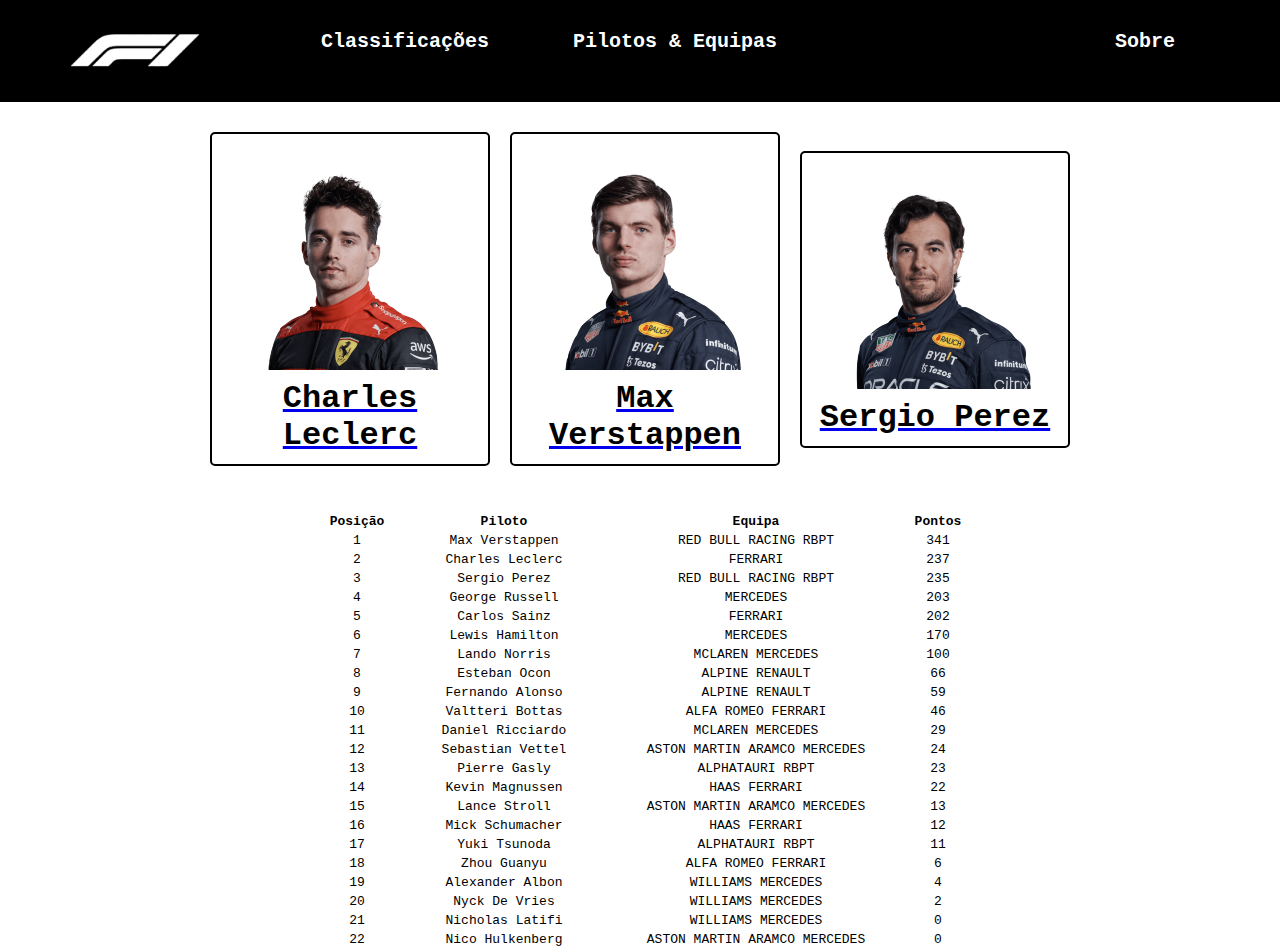
==== classification.html @ dfdadef5 "html & css first page, classification and team&drivers" ====
<html>
<head>
  <meta charset="UTF-8">
  <link rel="stylesheet" href="style.css">
  <title> Formula 1 </title>

</head>
<body>

  <div class="topnav">
    <ul>
      <li>
        <a href="index.html"> <img src="images\pag1\f1_logo.png" alt="Formula 1"> </a>
      </li>
      <li><a href="classification.html">Classificações</a></li>
      <li><a href="teams_drivers.html">Pilotos & Equipas</a></li>
      <li style="float:right"><a href="about.html">Sobre</a></li>
    </ul>
  </div>



  <div class="flex-box">
    <div class="driver-element">
      <a class="ferrari" href="index.html" >
        <img src="images\drivers\LECLERC.png" alt="Charles Leclerc">
        <h2> Charles Leclerc </h2>
      </a>
    </div>
    <div class="driver-element">
      <a class="redbull" href="index.html" >
        <img src="images\drivers\VERSTAPPEN.png" alt="Max Verstappen">
        <h2> Max Verstappen </h2>
      </a>
    </div>
    <div class="driver-element">
      <a class="redbull" href="index.html" >
        <img src="images\drivers\PEREZ.png" alt="Sergio Perez">
        <h2> Sergio Perez </h2>
      </a>
    </div>

  </div>


<table class="table" >
  <colgroup>
    <col style="width: 90px">
    <col style="width: 200px">
    <col style="width: 300px">
    <col style="width: 60px">
  </colgroup>
<thead>
  <tr>
    <th>   <br>Posição</th>
    <th>   <br>Piloto</th>
    <th>   <br>Equipa</th>
    <th>   <br>Pontos</th>
  </tr>
</thead>
<tbody>
  <tr>
    <td>1</td>
    <td>Max Verstappen</td>
    <td>RED BULL RACING RBPT</td>
    <td>341</td>
  </tr>
  <tr>
    <td>2</td>
    <td>Charles Leclerc</td>
    <td>FERRARI</td>
    <td>237</td>
  </tr>
  <tr>
    <td>3</td>
    <td>Sergio Perez</td>
    <td>RED BULL RACING RBPT</td>
    <td>235</td>
  </tr>
  <tr>
    <td>4</td>
    <td>George Russell</td>
    <td>MERCEDES</td>
    <td>203</td>
  </tr>
  <tr>
    <td>5</td>
    <td>Carlos Sainz</td>
    <td>FERRARI</td>
    <td>202</td>
  </tr>
  <tr>
    <td>6</td>
    <td>Lewis Hamilton</td>
    <td>MERCEDES</td>
    <td>170</td>
  </tr>
  <tr>
    <td>7</td>
    <td>Lando Norris</td>
    <td>MCLAREN MERCEDES</td>
    <td>100</td>
  </tr>
  <tr>
    <td>8</td>
    <td>Esteban Ocon</td>
    <td>ALPINE RENAULT</td>
    <td>66</td>
  </tr>
  <tr>
    <td>9</td>
    <td>Fernando Alonso</td>
    <td>ALPINE RENAULT</td>
    <td>59</td>
  </tr>
  <tr>
    <td>10</td>
    <td>Valtteri Bottas</td>
    <td>ALFA ROMEO FERRARI</td>
    <td>46</td>
  </tr>
  <tr>
    <td>11</td>
    <td>Daniel Ricciardo</td>
    <td>MCLAREN MERCEDES</td>
    <td>29</td>
  </tr>
  <tr>
    <td>12</td>
    <td>Sebastian Vettel</td>
    <td>ASTON MARTIN ARAMCO MERCEDES</td>
    <td>24</td>
  </tr>
  <tr>
    <td>13</td>
    <td>Pierre Gasly</td>
    <td>ALPHATAURI RBPT</td>
    <td>23</td>
  </tr>
  <tr>
    <td>14</td>
    <td>Kevin Magnussen</td>
    <td>HAAS FERRARI</td>
    <td>22</td>
  </tr>
  <tr>
    <td>15</td>
    <td>Lance Stroll</td>
    <td>ASTON MARTIN ARAMCO MERCEDES</td>
    <td>13</td>
  </tr>
  <tr>
    <td>16</td>
    <td>Mick Schumacher</td>
    <td>HAAS FERRARI</td>
    <td>12</td>
  </tr>
  <tr>
    <td>17</td>
    <td>Yuki Tsunoda</td>
    <td>ALPHATAURI RBPT</td>
    <td>11</td>
  </tr>
  <tr>
    <td>18</td>
    <td>Zhou Guanyu</td>
    <td>ALFA ROMEO FERRARI</td>
    <td>6</td>
  </tr>
  <tr>
    <td>19</td>
    <td>Alexander Albon</td>
    <td>WILLIAMS MERCEDES</td>
    <td>4</td>
  </tr>
  <tr>
    <td>20</td>
    <td>Nyck De Vries</td>
    <td>WILLIAMS MERCEDES</td>
    <td>2</td>
  </tr>
  <tr>
    <td>21</td>
    <td>Nicholas Latifi</td>
    <td>WILLIAMS MERCEDES</td>
    <td>0</td>
  </tr>
  <tr>
    <td>22</td>
    <td>Nico Hulkenberg</td>
    <td>ASTON MARTIN ARAMCO MERCEDES</td>
    <td>0</td>
  </tr>
</tbody>
</table>



</body>
</html>
---- style.css ----
/* Style commun to all code */
*{
  box-sizing: border-box;
  font-family: Monospace;
}
body{
  margin: 0;
  /*background-image: url('images/pag1/capa1.png');
  background-color: gray;*/
}
h1{
  margin-left: 250px;
  margin-right: 250px;
  font-size: 56px;
  font-weight: bold;
}
h2{
  margin-left: 250px;
  margin-right: 250px;
  font-size: 32px;
  font-weight: bold;
}
h3{
  margin-left: 250px;
  margin-right: 250px;
  font-size: 25px;
  font-weight: bold;
}
p{
  margin-left: 250px;
  margin-right: 250px;
  font-size: 25px;
}

/* Style teams */
.redbull:hover {
  background-color: #1E5BC6;
}
.ferrari:hover {
  background-color: #ED1C24;
}
.mclaren:hover {
  background-color: #F58020;
}
.mercedes:hover {
  background-color: #6CD3BF;
}
.aston-martin:hover {
  background-color: #2D826D;
}
.alfa-romeu:hover {
  background-color: #B12039;
}
.alpine:hover {
  background-color: #2293D1;
}
.alpha-tauri:hover {
  background-color: #4E7C9B;
}
.williams:hover {
  background-color: #37BEDD;
}
.haas:hover {
  background-color: #B6BABD;
}

/* Style driver & teams "cards" */
.flex-box{
  display: flex;
  justify-content: center;
  align-items: center;
  margin-left: 200px;
  margin-right:200px;
  margin-top: 5px;
  margin-bottom: 5px;
  /*background-color: Beige;
  border: 2px solid black;*/
}
.driver-element{
  display: flex;
  flex-direction: column;
  align-items: center;
  padding: 20px 5px;
  margin-left: 5px;
  margin-right: 5px;
  margin-top: 5px;
  margin-bottom: 5px;
}
.driver-element a {
  border: 2px solid black;
  border-radius: 5px;
}
.driver-element h2 {
  margin-left: 0;
  margin-right: 0;
  margin-top: 0;
  margin-bottom: 0;
  font-size: 32px;
  font-weight: bold;
  color: black;
  overflow: hidden;
  text-decoration: none;
  padding: 10px 10px;
  text-align: center;
}
.driver-element img {
  align-items: center;
  padding-top: 30px;
  padding-right: 30px;
  padding-bottom: 0px;
  padding-left: 30px;
}

/* Style the top navigation bar */
div.topnav{
  position: sticky;
}
.topnav ul {

  list-style-type: none;
  margin: 0;
  padding: 0;
  overflow: hidden;
  background-color: black;
  border-bottom: 2px solid black;
}
.topnav li {
  float: left;
  padding: 20px 10px;
}
.topnav li a {

  width: 250px;
  height: 60px;
  /*display: block;*/
  display: flex;
  justify-content: space-around;
  color: white;
  text-align: center;
  padding: 10px 10px;
  text-decoration: none;
  font-size: 20px;
  font-weight: bold;
}
.topnav li a:hover {
  border-bottom: 2px solid white;
}

/* FRONT PAGE */
/* Style image and titles */
h1.frontpag {
  color: white;
  font-size: 56px;
  font-weight: bold;
  position: absolute;
  top: 0px;
  left: 16px;
  margin-left: 0;
  margin-right: 0;

}
h2.frontpag  {
  color: white;
  font-size: 32px;
  font-weight: bold;
  position: absolute;
  top: 100px;
  left: 16px;
  margin-left: 0;
  margin-right: 0;
}
.container {
  position: relative;
}

/* CLASSIFICATION PAGE */
/* Style table */
.table {
  margin-left:auto;
  margin-right:auto;
  align-items: center;
  text-align: center;
}
th.table {
  display: flex;
  justify-content: center;
  align-items: center;
  text-align: center;
}
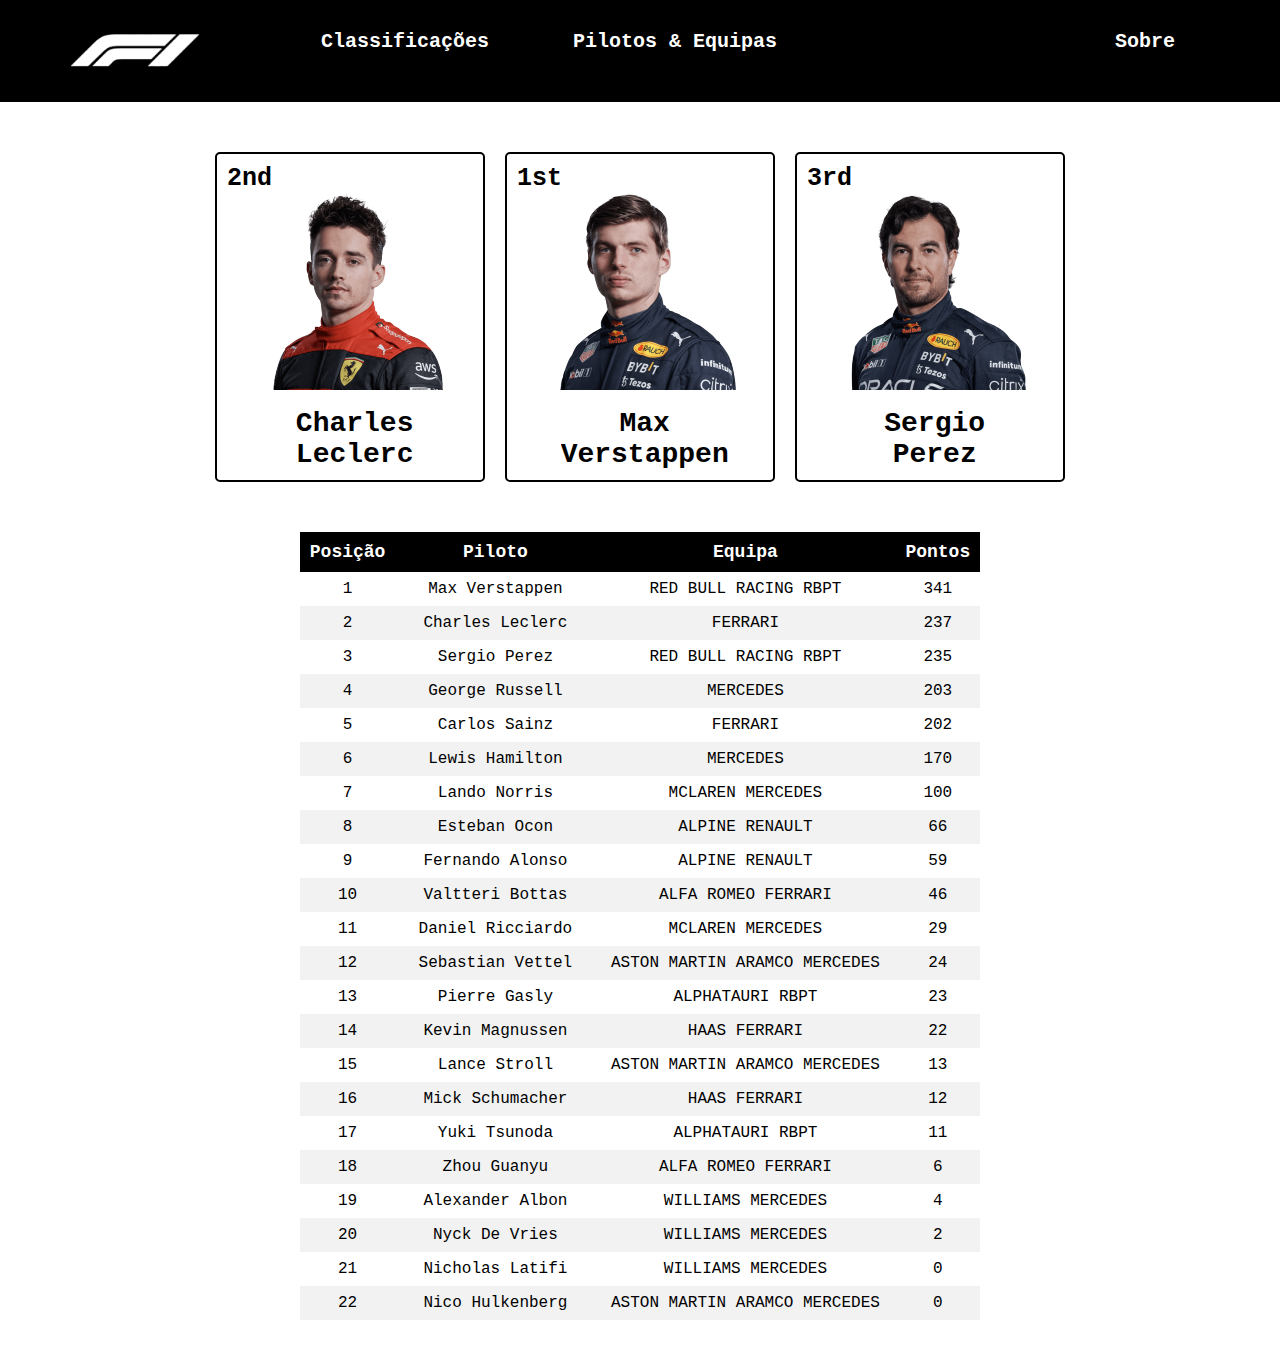
==== commit 92c921e7: "team page example done, team&driver page done" ====
--- a/classification.html
+++ b/classification.html
@@ -18,32 +18,32 @@
     </ul>
   </div>
 
-
-
   <div class="flex-box">
     <div class="driver-element">
       <a class="ferrari" href="index.html" >
         <img src="images\drivers\LECLERC.png" alt="Charles Leclerc">
         <h2> Charles Leclerc </h2>
+        <h3> 2nd </h3>
       </a>
     </div>
     <div class="driver-element">
       <a class="redbull" href="index.html" >
         <img src="images\drivers\VERSTAPPEN.png" alt="Max Verstappen">
         <h2> Max Verstappen </h2>
+        <h3> 1st </h3>
       </a>
     </div>
     <div class="driver-element">
       <a class="redbull" href="index.html" >
         <img src="images\drivers\PEREZ.png" alt="Sergio Perez">
         <h2> Sergio Perez </h2>
+        <h3> 3rd </h3>
       </a>
     </div>
 
   </div>
 
-
-<table class="table" >
+<table class="table_classif" >
   <colgroup>
     <col style="width: 90px">
     <col style="width: 200px">
@@ -52,10 +52,10 @@
   </colgroup>
 <thead>
   <tr>
-    <th>   <br>Posição</th>
-    <th>   <br>Piloto</th>
-    <th>   <br>Equipa</th>
-    <th>   <br>Pontos</th>
+    <th>   Posição</th>
+    <th>   Piloto</th>
+    <th>   Equipa</th>
+    <th>   Pontos</th>
   </tr>
 </thead>
 <tbody>
--- a/style.css
+++ b/style.css
@@ -5,6 +5,7 @@
 }
 body{
   margin: 0;
+  font-size: 20px;
   /*background-image: url('images/pag1/capa1.png');
   background-color: gray;*/
 }
@@ -32,83 +33,30 @@
   font-size: 25px;
 }
 
-/* Style teams */
-.redbull:hover {
-  background-color: #1E5BC6;
-}
-.ferrari:hover {
-  background-color: #ED1C24;
-}
-.mclaren:hover {
-  background-color: #F58020;
-}
-.mercedes:hover {
-  background-color: #6CD3BF;
-}
-.aston-martin:hover {
-  background-color: #2D826D;
-}
-.alfa-romeu:hover {
-  background-color: #B12039;
-}
-.alpine:hover {
-  background-color: #2293D1;
-}
-.alpha-tauri:hover {
-  background-color: #4E7C9B;
-}
-.williams:hover {
-  background-color: #37BEDD;
-}
-.haas:hover {
-  background-color: #B6BABD;
-}
-
-/* Style driver & teams "cards" */
-.flex-box{
-  display: flex;
-  justify-content: center;
-  align-items: center;
-  margin-left: 200px;
-  margin-right:200px;
-  margin-top: 5px;
-  margin-bottom: 5px;
-  /*background-color: Beige;
-  border: 2px solid black;*/
-}
-.driver-element{
-  display: flex;
-  flex-direction: column;
-  align-items: center;
-  padding: 20px 5px;
-  margin-left: 5px;
-  margin-right: 5px;
-  margin-top: 5px;
-  margin-bottom: 5px;
-}
-.driver-element a {
-  border: 2px solid black;
-  border-radius: 5px;
-}
-.driver-element h2 {
-  margin-left: 0;
-  margin-right: 0;
-  margin-top: 0;
-  margin-bottom: 0;
-  font-size: 32px;
-  font-weight: bold;
-  color: black;
-  overflow: hidden;
-  text-decoration: none;
-  padding: 10px 10px;
-  text-align: center;
-}
-.driver-element img {
-  align-items: center;
-  padding-top: 30px;
-  padding-right: 30px;
-  padding-bottom: 0px;
-  padding-left: 30px;
+th{
+  align-items: center;
+  text-align: left;
+  padding-top: 10px;
+  padding-bottom: 10px;
+  padding-left: 10px;
+  padding-right: 10px;
+  font-size: 18px;
+}
+td{
+  align-items: center;
+  text-align: left;
+  padding-top: 10px;
+  padding-bottom: 10px;
+  padding-left: 10px;
+  padding-right: 10px;
+  font-size: 16px;
+}
+table{
+  margin: 5px;
+  margin-top:25px;
+  margin-bottom:25px;
+  padding: 10px;
+
 }
 
 /* Style the top navigation bar */
@@ -146,6 +94,173 @@
   border-bottom: 2px solid white;
 }
 
+
+/* Style teams */
+.redbull:hover {
+  background-color: #1E5BC6;
+}
+.ferrari:hover {
+  background-color: #ED1C24;
+}
+.mclaren:hover {
+  background-color: #F58020;
+}
+.mercedes:hover {
+  background-color: #6CD3BF;
+}
+.aston-martin:hover {
+  background-color: #2D826D;
+}
+.alfa-romeu:hover {
+  background-color: #B12039;
+}
+.alpine:hover {
+  background-color: #2293D1;
+}
+.alpha-tauri:hover {
+  background-color: #4E7C9B;
+}
+.williams:hover {
+  background-color: #37BEDD;
+}
+.haas:hover {
+  background-color: #B6BABD;
+}
+
+/* Style "cards" box*/
+.flex-box{
+  display: flex;
+  justify-content: center;
+  align-items: center;
+  margin-left: 200px;
+  margin-right:200px;
+  margin-top:25px;
+  margin-bottom:25px;
+
+  /*background-color: Beige;
+  border: 2px solid black;*/
+}
+
+/* Style driver "cards" */
+.driver-element{
+  display: flex;
+  flex-direction: column;
+  align-items: center;
+  padding: 20px 5px;
+  margin-left: 5px;
+  margin-right: 5px;
+  margin-top: 5px;
+  margin-bottom: 5px;
+  /*height: 410px;*/
+}
+.driver-element a {
+  border: 2px solid black;
+  border-radius: 5px;
+  height: 330px;
+  position: relative;
+}
+.driver-element h2 {
+  margin-left: 10px;
+  margin-right: 10px;
+  margin-top: 0;
+  margin-bottom: 0;
+
+  padding: 10px 0px;
+  position: absolute;
+  bottom: 0;
+
+  left: 48%;
+  transform: translate(-50%, 0);
+
+  font-size: 28px;
+  font-weight: bold;
+  color: black;
+  overflow: hidden;
+  text-decoration: none;
+  text-align: center;
+
+}
+.driver-element h3 {
+  margin-left: 10px;
+  margin-right: 10px;
+  margin-top: 0;
+  margin-bottom: 0;
+
+  padding: 10px 0px;
+  position: absolute;
+  top: 0;
+  left: 0
+
+
+  font-size: 28px;
+  font-weight: bold;
+  color: black;
+  overflow: hidden;
+  text-decoration: none;
+  text-align: center;
+
+}
+.driver-element img {
+  align-items: center;
+  padding-top: 30px;
+  padding-right: 30px;
+  padding-bottom: 0px;
+  padding-left: 30px;
+}
+
+/* Style teams "cards" */
+.team-element{
+  display: flex;
+  flex-direction: column;
+  align-items: center;
+  padding: 20px 5px;
+  margin-left: 5px;
+  margin-right: 5px;
+  margin-top: 5px;
+  margin-bottom: 5px;
+  /*height: 410px;*/
+  text-align: center;
+}
+.team-element a {
+  border: 2px solid black;
+  border-radius: 5px;
+  height: 330px;
+  width: 500px;
+  position: relative;
+}
+.team-element h2 {
+  margin-left: 10px;
+  margin-right: 10px;
+  margin-top: 0;
+  margin-bottom: 0;
+
+  width: 450px;
+  padding: 10px 0px;
+  position: absolute;
+  bottom: 0;
+
+  left: 48%;
+  transform: translate(-50%, 0);
+
+  font-size: 28px;
+  font-weight: bold;
+  color: black;
+  overflow: hidden;
+  text-decoration: none;
+  text-align: center;
+
+}
+.team-element img {
+  align-items: center;
+  padding-top: 30px;
+  padding-right: 30px;
+  padding-bottom: 0px;
+  padding-left: 30px;
+  width: 100%;
+  height: auto;
+}
+
+
 /* FRONT PAGE */
 /* Style image and titles */
 h1.frontpag {
@@ -175,15 +290,107 @@
 
 /* CLASSIFICATION PAGE */
 /* Style table */
-.table {
+.table_classif {
   margin-left:auto;
   margin-right:auto;
   align-items: center;
   text-align: center;
-}
-th.table {
-  display: flex;
+  border-collapse: collapse;
+
+}
+.table_classif th {
+
   justify-content: center;
-  align-items: center;
-  text-align: center;
-}
+  text-align: center;
+  background-color: black;
+  color: white;
+
+}
+.table_classif td {
+  padding: 8px;
+  text-align: center;
+}
+.table_classif tr:nth-child(even) {
+  background-color: #f2f2f2;
+}
+.table_classif tr:hover {
+  background-color: #ddd;
+  /*TODO remover isto e acrescentar classes das equipas a cada linha,
+   para hover ficar com a cor da equipa*/
+}
+
+/* TEAMS PAGE */
+/* Style header */
+
+#redbull {
+  background-color: #1E5BC6;
+}
+#ferrari {
+  background-color: #ED1C24;
+}
+#mclaren {
+  background-color: #F58020;
+}
+#mercedes {
+  background-color: #6CD3BF;
+}
+#aston-martin {
+  background-color: #2D826D;
+}
+#alfa-romeu {
+  background-color: #B12039;
+}
+#alpine {
+  background-color: #2293D1;
+}
+#alpha-tauri {
+  background-color: #4E7C9B;
+}
+#williams {
+  background-color: #37BEDD;
+}
+#haas {
+  background-color: #B6BABD;
+}
+
+.header{
+  margin-left: 200px;
+  margin-right:200px;
+  margin-bottom:25px;
+
+  padding: 20px 5px;
+  text-align: center;
+}
+
+
+/*Style columns*/
+/* Create two equal columns that floats next to each other */
+
+.row{
+  margin-left: 200px;
+  margin-right:200px;
+
+}
+.column {
+  float: left;
+  width: 50%;
+  padding: 20px;
+  height: 300px; /* Should be removed. Only for demonstration */
+
+}
+.row_drivers {
+  display: flex;
+  flex-wrap: wrap;
+  justify-content: center;
+}
+
+/* Clear floats after the columns */
+.row:after {
+  content: "";
+  display: table;
+  clear: both;
+}
+.column img {
+  width: 100%;
+  height: auto;
+}
